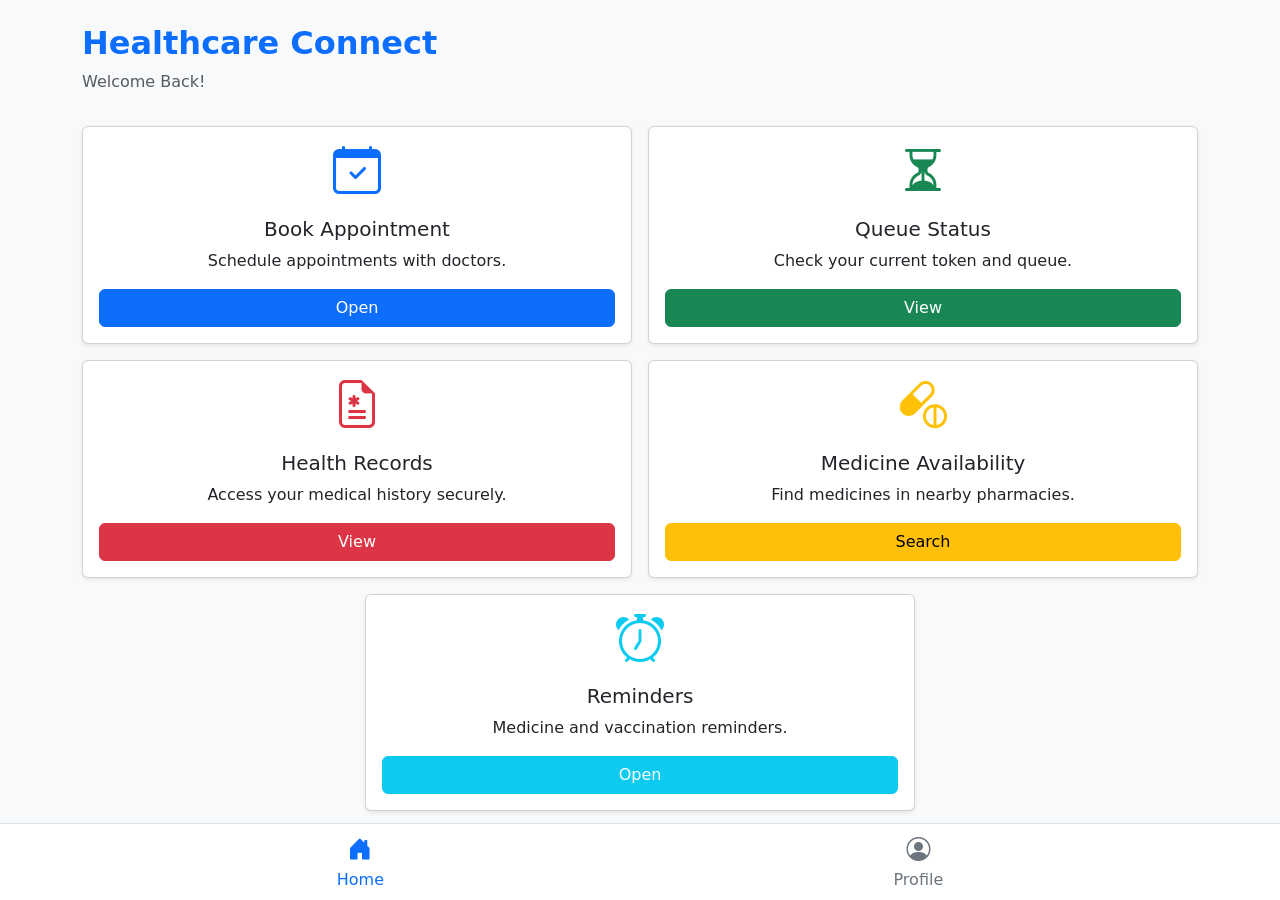
==== pages/dashboard.html @ d6a073aa "Created dashboard UI" ====
<!DOCTYPE html>
<html lang="en">

<head>
    <meta charset="UTF-8">
    <meta name="viewport" content="width=device-width, initial-scale=1.0">

    <title>Healthcare Connect | Dashboard</title>

    <!-- Bootstrap CSS -->
    <link href="https://cdn.jsdelivr.net/npm/bootstrap@5.3.3/dist/css/bootstrap.min.css" rel="stylesheet">

    <!-- Bootstrap Icons -->
    <link rel="stylesheet"
        href="https://cdn.jsdelivr.net/npm/bootstrap-icons@1.11.3/font/bootstrap-icons.min.css">

    <!-- Custom CSS -->
    <link rel="stylesheet" href="../css/style.css">
</head>

<body class="bg-light">

    <div class="container py-4">

        <h2 class="text-primary fw-bold">Healthcare Connect</h2>
        <p class="text-muted">Welcome Back!</p>

        <div class="row g-3 mt-2">

            <div class="col-md-6">
                <div class="card shadow-sm p-3 text-center">
                    <i class="bi bi-calendar-check display-5 text-primary"></i>
                    <h5 class="mt-3">Book Appointment</h5>
                    <p>Schedule appointments with doctors.</p>
                    <button class="btn btn-primary">Open</button>
                </div>
            </div>

            <div class="col-md-6">
                <div class="card shadow-sm p-3 text-center">
                    <i class="bi bi-hourglass-split display-5 text-success"></i>
                    <h5 class="mt-3">Queue Status</h5>
                    <p>Check your current token and queue.</p>
                    <button class="btn btn-success">View</button>
                </div>
            </div>

            <div class="col-md-6">
                <div class="card shadow-sm p-3 text-center">
                    <i class="bi bi-file-earmark-medical display-5 text-danger"></i>
                    <h5 class="mt-3">Health Records</h5>
                    <p>Access your medical history securely.</p>
                    <button class="btn btn-danger">View</button>
                </div>
            </div>

            <div class="col-md-6">
                <div class="card shadow-sm p-3 text-center">
                    <i class="bi bi-capsule-pill display-5 text-warning"></i>
                    <h5 class="mt-3">Medicine Availability</h5>
                    <p>Find medicines in nearby pharmacies.</p>
                    <button class="btn btn-warning">Search</button>
                </div>
            </div>

            <div class="col-md-6 mx-auto">
                <div class="card shadow-sm p-3 text-center">
                    <i class="bi bi-alarm display-5 text-info"></i>
                    <h5 class="mt-3">Reminders</h5>
                    <p>Medicine and vaccination reminders.</p>
                    <button class="btn btn-info text-white">Open</button>
                </div>
            </div>

        </div>

    </div>

    <nav class="navbar bg-white border-top fixed-bottom">
        <div class="container d-flex justify-content-around">

            <a href="dashboard.html" class="text-decoration-none text-primary text-center">
                <i class="bi bi-house-door-fill fs-4"></i><br>
                Home
            </a>

            <a href="#" class="text-decoration-none text-secondary text-center">
                <i class="bi bi-person-circle fs-4"></i><br>
                Profile
            </a>

        </div>
    </nav>

    <script src="https://cdn.jsdelivr.net/npm/bootstrap@5.3.3/dist/js/bootstrap.bundle.min.js"></script>

    <script src="../js/script.js"></script>

</body>

</html>
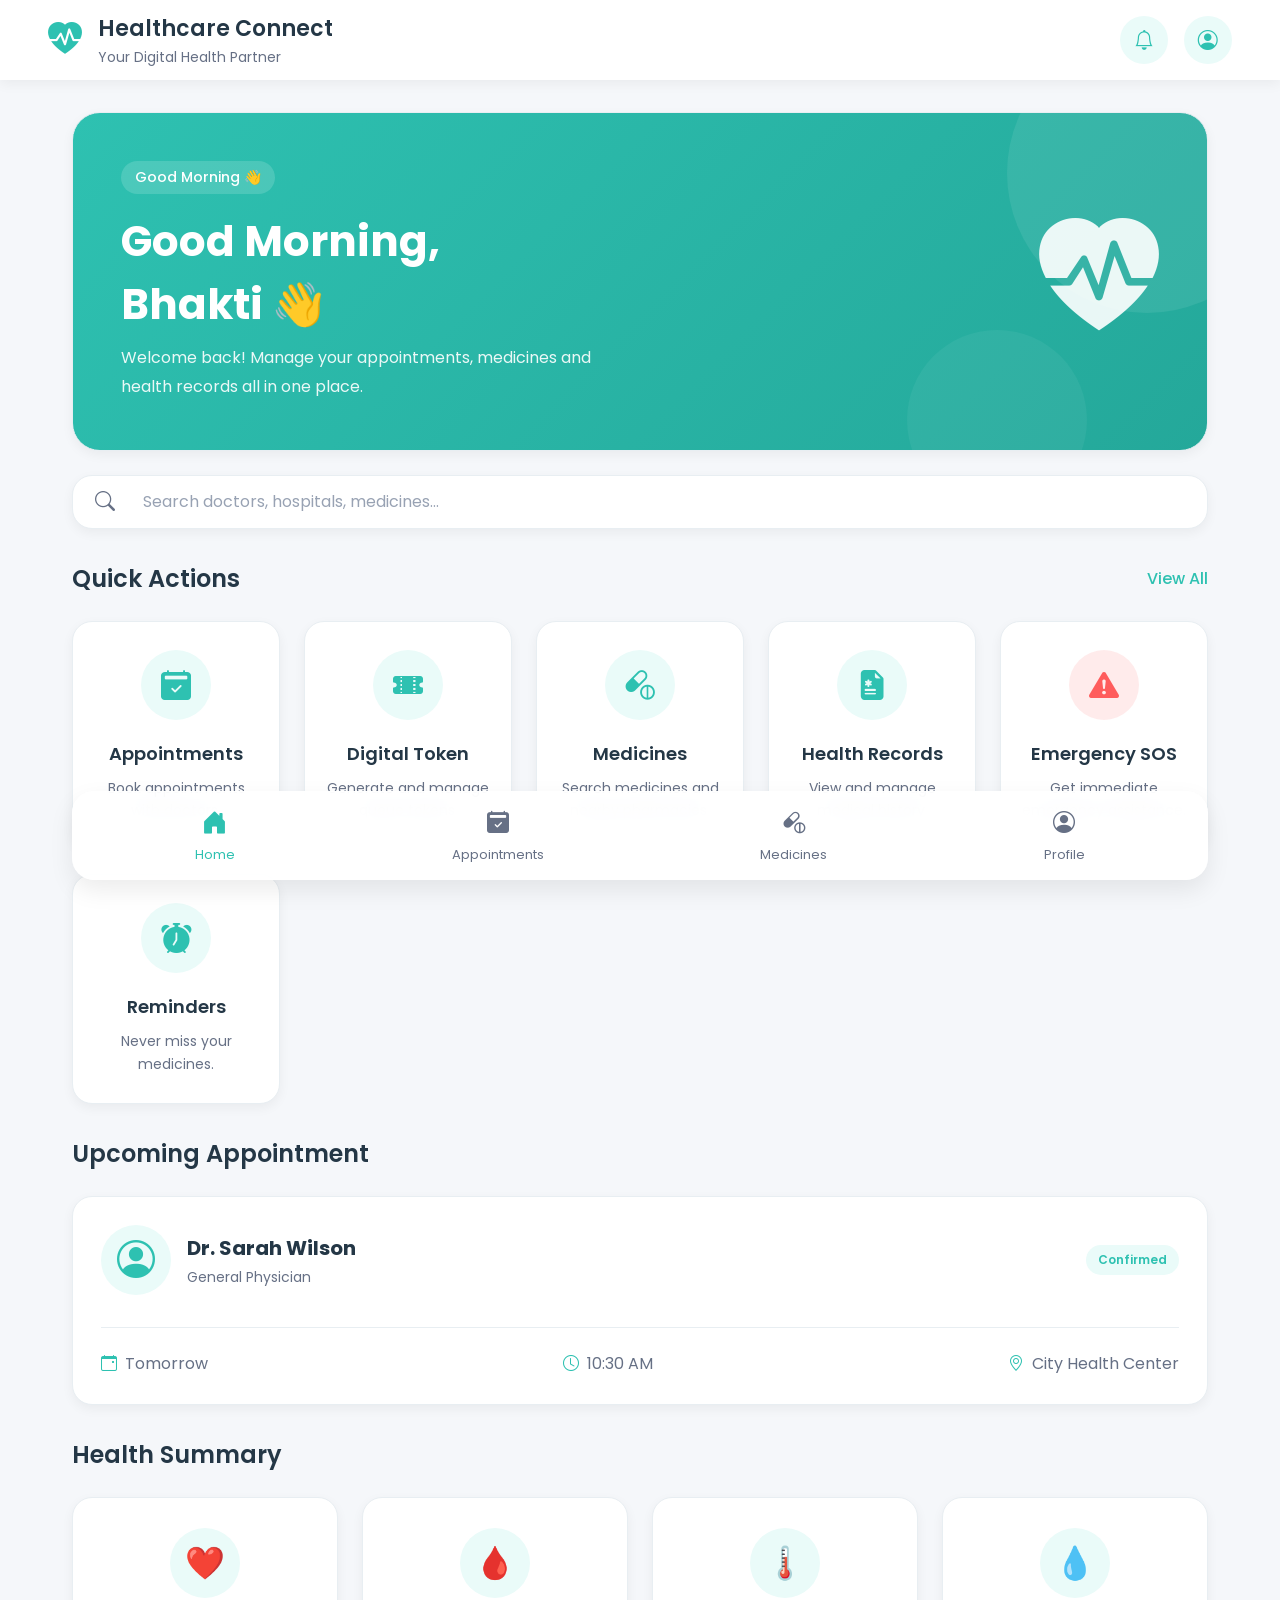
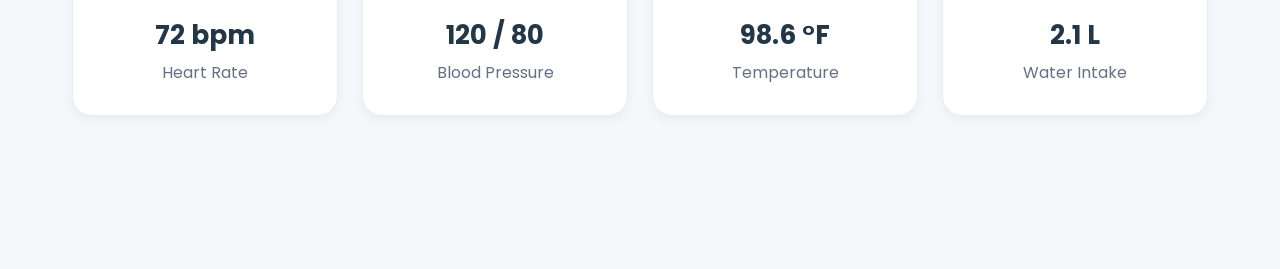
==== commit cf18e153: "feat: build responsive healthcare dashboard UI with reusable components Implemented the Healthcare C" ====
--- a/pages/dashboard.html
+++ b/pages/dashboard.html
@@ -2,99 +2,356 @@
 <html lang="en">
 
 <head>
+
     <meta charset="UTF-8">
     <meta name="viewport" content="width=device-width, initial-scale=1.0">
 
     <title>Healthcare Connect | Dashboard</title>
 
-    <!-- Bootstrap CSS -->
-    <link href="https://cdn.jsdelivr.net/npm/bootstrap@5.3.3/dist/css/bootstrap.min.css" rel="stylesheet">
+    <!-- Google Font -->
+    <link rel="preconnect" href="https://fonts.googleapis.com">
+    <link rel="preconnect" href="https://fonts.gstatic.com" crossorigin>
+
+    <link href="https://fonts.googleapis.com/css2?family=Poppins:wght@300;400;500;600;700&display=swap"
+        rel="stylesheet">
 
     <!-- Bootstrap Icons -->
     <link rel="stylesheet"
         href="https://cdn.jsdelivr.net/npm/bootstrap-icons@1.11.3/font/bootstrap-icons.min.css">
 
-    <!-- Custom CSS -->
+    <!-- CSS -->
+    <link rel="stylesheet" href="../css/reset.css">
+    <link rel="stylesheet" href="../css/variables.css">
+    <link rel="stylesheet" href="../css/components.css">
+    <link rel="stylesheet" href="../css/utilities.css">
     <link rel="stylesheet" href="../css/style.css">
+
 </head>
 
-<body class="bg-light">
-
-    <div class="container py-4">
-
-        <h2 class="text-primary fw-bold">Healthcare Connect</h2>
-        <p class="text-muted">Welcome Back!</p>
-
-        <div class="row g-3 mt-2">
-
-            <div class="col-md-6">
-                <div class="card shadow-sm p-3 text-center">
-                    <i class="bi bi-calendar-check display-5 text-primary"></i>
-                    <h5 class="mt-3">Book Appointment</h5>
-                    <p>Schedule appointments with doctors.</p>
-                    <button class="btn btn-primary">Open</button>
+<body>
+
+    <!-- ===========================
+         HEADER
+    ============================ -->
+
+    <header class="dashboard-header">
+
+        <div class="logo-section">
+
+            <i class="bi bi-heart-pulse-fill"></i>
+
+            <div>
+                <h2>Healthcare Connect</h2>
+                <p>Your Digital Health Partner</p>
+            </div>
+
+        </div>
+
+        <div class="header-actions">
+
+            <button class="icon-btn">
+                <i class="bi bi-bell"></i>
+            </button>
+
+            <button class="icon-btn">
+                <i class="bi bi-person-circle"></i>
+            </button>
+
+        </div>
+
+    </header>
+
+    <!-- ===========================
+         MAIN
+    ============================ -->
+
+    <main class="dashboard-container">
+
+        <!-- Hero -->
+
+        <section class="hero card">
+
+            <div class="hero-content">
+
+                <span class="welcome-text">
+                    Good Morning 👋
+                </span>
+
+                <h1>Good Morning, <br>Bhakti 👋</h1>
+
+                <p>
+                    Welcome back! Manage your appointments,
+                    medicines and health records all in one place.
+                </p>
+
+            </div>
+
+            <div class="hero-image">
+
+                <i class="bi bi-heart-pulse-fill"></i>
+
+            </div>
+
+        </section>
+
+        <!-- Search -->
+
+        <section class="search-section">
+
+            <div class="search-box">
+
+                <i class="bi bi-search"></i>
+
+                <input
+                    type="text"
+                    placeholder="Search doctors, hospitals, medicines...">
+
+            </div>
+
+        </section>
+                <!-- ===========================
+             QUICK ACTIONS
+        ============================ -->
+
+        <section class="quick-actions">
+
+            <div class="section-heading">
+                <h2>Quick Actions</h2>
+                <a href="#">View All</a>
+            </div>
+
+            <div class="action-grid">
+
+                <article class="card action-card">
+
+                    <i class="bi bi-calendar2-check-fill"></i>
+
+                    <h3>Appointments</h3>
+
+                    <p>Book appointments with doctors.</p>
+
+                </article>
+
+                <article class="card action-card">
+
+                    <i class="bi bi-ticket-perforated-fill"></i>
+
+                    <h3>Digital Token</h3>
+
+                    <p>Generate and manage queue tokens.</p>
+
+                </article>
+
+                <article class="card action-card">
+
+                    <i class="bi bi-capsule-pill"></i>
+
+                    <h3>Medicines</h3>
+
+                    <p>Search medicines and nearby pharmacies.</p>
+
+                </article>
+
+                <article class="card action-card">
+
+                    <i class="bi bi-file-earmark-medical-fill"></i>
+
+                    <h3>Health Records</h3>
+
+                    <p>View and manage medical history.</p>
+
+                </article>
+
+                <article class="card action-card emergency">
+
+                    <i class="bi bi-exclamation-triangle-fill"></i>
+
+                    <h3>Emergency SOS</h3>
+
+                    <p>Get immediate emergency assistance.</p>
+
+                </article>
+
+                <article class="card action-card">
+
+                    <i class="bi bi-alarm-fill"></i>
+
+                    <h3>Reminders</h3>
+
+                    <p>Never miss your medicines.</p>
+
+                </article>
+
+            </div>
+
+        </section>
+
+        <!-- ===========================
+             UPCOMING APPOINTMENT
+        ============================ -->
+
+        <section class="appointment-section">
+
+            <div class="section-heading">
+                <h2>Upcoming Appointment</h2>
+            </div>
+
+            <article class="card appointment-card">
+
+                <div class="doctor-info">
+
+                    <div class="doctor-avatar">
+                        <i class="bi bi-person-circle"></i>
+                    </div>
+
+                    <div>
+
+                        <h3>Dr. Sarah Wilson</h3>
+
+                        <p>General Physician</p>
+
+                    </div>
+
+                    <span class="card-badge">
+                        Confirmed
+                    </span>
+
                 </div>
-            </div>
-
-            <div class="col-md-6">
-                <div class="card shadow-sm p-3 text-center">
-                    <i class="bi bi-hourglass-split display-5 text-success"></i>
-                    <h5 class="mt-3">Queue Status</h5>
-                    <p>Check your current token and queue.</p>
-                    <button class="btn btn-success">View</button>
+
+                <div class="appointment-details">
+
+                    <div>
+
+                        <i class="bi bi-calendar-event"></i>
+
+                        <span>Tomorrow</span>
+
+                    </div>
+
+                    <div>
+
+                        <i class="bi bi-clock"></i>
+
+                        <span>10:30 AM</span>
+
+                    </div>
+
+                    <div>
+
+                        <i class="bi bi-geo-alt"></i>
+
+                        <span>City Health Center</span>
+
+                    </div>
+
                 </div>
-            </div>
-
-            <div class="col-md-6">
-                <div class="card shadow-sm p-3 text-center">
-                    <i class="bi bi-file-earmark-medical display-5 text-danger"></i>
-                    <h5 class="mt-3">Health Records</h5>
-                    <p>Access your medical history securely.</p>
-                    <button class="btn btn-danger">View</button>
-                </div>
-            </div>
-
-            <div class="col-md-6">
-                <div class="card shadow-sm p-3 text-center">
-                    <i class="bi bi-capsule-pill display-5 text-warning"></i>
-                    <h5 class="mt-3">Medicine Availability</h5>
-                    <p>Find medicines in nearby pharmacies.</p>
-                    <button class="btn btn-warning">Search</button>
-                </div>
-            </div>
-
-            <div class="col-md-6 mx-auto">
-                <div class="card shadow-sm p-3 text-center">
-                    <i class="bi bi-alarm display-5 text-info"></i>
-                    <h5 class="mt-3">Reminders</h5>
-                    <p>Medicine and vaccination reminders.</p>
-                    <button class="btn btn-info text-white">Open</button>
-                </div>
-            </div>
-
-        </div>
-
-    </div>
-
-    <nav class="navbar bg-white border-top fixed-bottom">
-        <div class="container d-flex justify-content-around">
-
-            <a href="dashboard.html" class="text-decoration-none text-primary text-center">
-                <i class="bi bi-house-door-fill fs-4"></i><br>
-                Home
+
+            </article>
+
+        </section>
+
+        <!-- ===========================
+             HEALTH SUMMARY
+        ============================ -->
+
+        <section class="health-summary">
+
+            <div class="section-heading">
+                <h2>Health Summary</h2>
+            </div>
+
+            <div class="summary-grid">
+
+                <article class="card summary-card">
+
+                    <span class="summary-icon">❤️</span>
+
+                    <h3>72 bpm</h3>
+
+                    <p>Heart Rate</p>
+
+                </article>
+
+                <article class="card summary-card">
+
+                    <span class="summary-icon">🩸</span>
+
+                    <h3>120 / 80</h3>
+
+                    <p>Blood Pressure</p>
+
+                </article>
+
+                <article class="card summary-card">
+
+                    <span class="summary-icon">🌡️</span>
+
+                    <h3>98.6 °F</h3>
+
+                    <p>Temperature</p>
+
+                </article>
+
+                <article class="card summary-card">
+
+                    <span class="summary-icon">💧</span>
+
+                    <h3>2.1 L</h3>
+
+                    <p>Water Intake</p>
+
+                </article>
+
+            </div>
+
+        </section>
+                <!-- ===========================
+             BOTTOM NAVIGATION
+        ============================ -->
+
+        <nav class="bottom-nav">
+
+            <a href="dashboard.html" class="nav-item active">
+
+                <i class="bi bi-house-door-fill"></i>
+
+                <span>Home</span>
+
             </a>
 
-            <a href="#" class="text-decoration-none text-secondary text-center">
-                <i class="bi bi-person-circle fs-4"></i><br>
-                Profile
+            <a href="appointments.html" class="nav-item">
+
+                <i class="bi bi-calendar2-check-fill"></i>
+
+                <span>Appointments</span>
+
             </a>
 
-        </div>
-    </nav>
-
-    <script src="https://cdn.jsdelivr.net/npm/bootstrap@5.3.3/dist/js/bootstrap.bundle.min.js"></script>
-
-    <script src="../js/script.js"></script>
+            <a href="medicines.html" class="nav-item">
+
+                <i class="bi bi-capsule-pill"></i>
+
+                <span>Medicines</span>
+
+            </a>
+
+            <a href="profile.html" class="nav-item">
+
+                <i class="bi bi-person-circle"></i>
+
+                <span>Profile</span>
+
+            </a>
+
+        </nav>
+
+    </main>
+
+    <!-- ===========================
+         JAVASCRIPT
+    ============================ -->
+
+    <script src="../js/app.js"></script>
 
 </body>
 
--- a/css/variables.css
+++ b/css/variables.css
@@ -0,0 +1,64 @@
+/* ==========================================
+   HEALTHCARE CONNECT DESIGN SYSTEM
+   ========================================== */
+
+:root {
+
+    /* ===== Primary Colors ===== */
+    --primary: #2EC1B1;
+    --primary-dark: #24A89A;
+    --primary-light: #EAFBF9;
+
+    /* ===== Neutral Colors ===== */
+    --white: #FFFFFF;
+    --background: #F5F7FA;
+    --surface: #FFFFFF;
+
+    /* ===== Text Colors ===== */
+    --text-primary: #243746;
+    --text-secondary: #667085;
+    --text-light: #98A2B3;
+
+    /* ===== Border ===== */
+    --border: #E8EEF2;
+
+    /* ===== Status Colors ===== */
+    --success: #34C759;
+    --warning: #F4B740;
+    --danger: #FF5C5C;
+    --info: #5B8DEF;
+
+    /* ===== Border Radius ===== */
+    --radius-sm: 12px;
+    --radius-md: 16px;
+    --radius-lg: 20px;
+    --radius-xl: 28px;
+    --radius-full: 999px;
+
+    /* ===== Shadows ===== */
+    --shadow-sm: 0 4px 12px rgba(0,0,0,0.05);
+    --shadow-md: 0 10px 25px rgba(0,0,0,0.08);
+    --shadow-lg: 0 15px 40px rgba(0,0,0,0.10);
+
+    /* ===== Spacing ===== */
+    --space-xs: 4px;
+    --space-sm: 8px;
+    --space-md: 16px;
+    --space-lg: 24px;
+    --space-xl: 32px;
+    --space-2xl: 48px;
+
+    /* ===== Font ===== */
+    --font-family: "Poppins", sans-serif;
+
+    /* ===== Font Sizes ===== */
+    --text-xs: 12px;
+    --text-sm: 14px;
+    --text-md: 16px;
+    --text-lg: 18px;
+    --text-xl: 24px;
+    --text-2xl: 32px;
+
+    /* ===== Transition ===== */
+    --transition: all 0.3s ease;
+}
--- a/css/components.css
+++ b/css/components.css
@@ -0,0 +1,227 @@
+/* ==========================================
+   BUTTONS
+========================================== */
+
+/* Primary Button */
+
+.btn-primary {
+    width: 100%;
+    height: 56px;
+
+    display: flex;
+    align-items: center;
+    justify-content: center;
+    gap: 10px;
+
+    background: linear-gradient(
+        135deg,
+        var(--primary),
+        var(--primary-dark)
+    );
+
+    color: var(--white);
+
+    border: none;
+    border-radius: var(--radius-lg);
+
+    font-size: var(--text-md);
+    font-weight: 600;
+
+    box-shadow: var(--shadow-md);
+
+    transition: var(--transition);
+}
+
+.btn-primary:hover {
+    transform: translateY(-3px);
+    box-shadow: var(--shadow-lg);
+}
+
+.btn-primary:active {
+    transform: scale(0.98);
+}
+/* ==========================================
+   INPUT COMPONENTS
+========================================== */
+
+.form-group {
+    margin-bottom: var(--space-md);
+}
+
+.form-label {
+    display: block;
+    margin-bottom: 8px;
+
+    color: var(--text-primary);
+
+    font-size: var(--text-sm);
+    font-weight: 500;
+}
+
+.input-box {
+    display: flex;
+    align-items: center;
+
+    width: 100%;
+    height: 58px;
+
+    padding: 0 18px;
+
+    background: var(--white);
+
+    border: 1.5px solid var(--border);
+
+    border-radius: var(--radius-lg);
+
+    transition: var(--transition);
+
+    box-shadow: var(--shadow-sm);
+}
+
+.input-box:focus-within {
+
+    border-color: var(--primary);
+
+    box-shadow:
+        0 0 0 4px rgba(46,193,177,.15);
+
+}
+
+.input-box i {
+
+    font-size: 18px;
+
+    color: var(--text-light);
+
+    margin-right: 14px;
+}
+
+.input-box input {
+
+    flex: 1;
+
+    background: transparent;
+
+    color: var(--text-primary);
+
+    font-size: var(--text-md);
+}
+
+.input-box input::placeholder {
+
+    color: var(--text-light);
+
+}
+
+.input-box .toggle-password {
+
+    cursor: pointer;
+
+    color: var(--text-secondary);
+
+}
+/* ==========================================
+   SEARCH BAR
+========================================== */
+
+.search-box {
+
+    display: flex;
+
+    align-items: center;
+
+    height: 54px;
+
+    padding: 0 18px;
+
+    background: var(--white);
+
+    border: 1.5px solid var(--border);
+
+    border-radius: var(--radius-lg);
+
+    box-shadow: var(--shadow-sm);
+
+    transition: var(--transition);
+
+}
+
+.search-box:focus-within {
+
+    border-color: var(--primary);
+
+}
+
+.search-box input {
+
+    flex: 1;
+
+    margin-left: 12px;
+
+}
+/* ==========================================
+   CARD COMPONENT
+========================================== */
+
+.card {
+
+    background: var(--white);
+
+    border-radius: var(--radius-lg);
+
+    padding: 20px;
+
+    border: 1px solid var(--border);
+
+    box-shadow: var(--shadow-sm);
+
+    transition: var(--transition);
+
+}
+
+.card:hover {
+
+    transform: translateY(-4px);
+
+    box-shadow: var(--shadow-md);
+
+}
+.card-title {
+
+    color: var(--text-primary);
+
+    font-size: 18px;
+
+    font-weight: 600;
+
+    margin-bottom: 6px;
+
+}
+.card-subtitle {
+
+    color: var(--text-secondary);
+
+    font-size: 14px;
+
+}
+.card-badge {
+
+    display: inline-flex;
+
+    align-items: center;
+
+    justify-content: center;
+
+    padding: 6px 12px;
+
+    background: var(--primary-light);
+
+    color: var(--primary);
+
+    border-radius: 999px;
+
+    font-size: 12px;
+
+    font-weight: 600;
+
+}
--- a/css/style.css
+++ b/css/style.css
@@ -0,0 +1,617 @@
+/* ==========================================
+   DASHBOARD LAYOUT
+========================================== */
+
+body {
+    font-family: var(--font-family);
+    background: var(--background);
+    color: var(--text-primary);
+    min-height: 100vh;
+}
+
+.dashboard-container {
+    max-width: 1200px;
+    margin: 0 auto;
+    padding: var(--space-xl);
+    display: flex;
+    flex-direction: column;
+    gap: var(--space-xl);
+}
+
+/* ==========================================
+   HEADER
+========================================== */
+
+.dashboard-header {
+    height: 80px;
+
+    display: flex;
+    justify-content: space-between;
+    align-items: center;
+
+    padding: 0 var(--space-2xl);
+
+    background: var(--white);
+
+    box-shadow: var(--shadow-sm);
+
+    position: sticky;
+    top: 0;
+    z-index: 100;
+}
+
+.logo-section {
+    display: flex;
+    align-items: center;
+    gap: var(--space-md);
+}
+
+.logo-section i {
+    font-size: 34px;
+    color: var(--primary);
+}
+
+.logo-section h2 {
+    font-size: 22px;
+    font-weight: 600;
+    margin-bottom: 2px;
+}
+
+.logo-section p {
+    font-size: var(--text-sm);
+    color: var(--text-secondary);
+}
+
+.header-actions {
+    display: flex;
+    align-items: center;
+    gap: var(--space-md);
+}
+
+.icon-btn {
+    width: 48px;
+    height: 48px;
+
+    display: flex;
+    align-items: center;
+    justify-content: center;
+
+    border: none;
+    border-radius: 50%;
+
+    background: var(--primary-light);
+
+    cursor: pointer;
+
+    transition: var(--transition);
+}
+
+.icon-btn i {
+    font-size: 20px;
+    color: var(--primary);
+}
+
+.icon-btn:hover {
+    background: var(--primary);
+    transform: translateY(-3px);
+    box-shadow: var(--shadow-sm);
+}
+
+.icon-btn:hover i {
+    color: var(--white);
+}
+/* ==========================================
+   HERO SECTION
+========================================== */
+
+.hero {
+    display: flex;
+    justify-content: space-between;
+    align-items: center;
+
+    padding: var(--space-2xl);
+
+    background: linear-gradient(
+        135deg,
+        var(--primary),
+        var(--primary-dark)
+    );
+
+    color: var(--white);
+
+    border-radius: var(--radius-xl);
+
+    overflow: hidden;
+
+    position: relative;
+}
+
+.hero::before{
+    content: "";
+
+    position: absolute;
+
+    width: 280px;
+    height: 280px;
+
+    right: -80px;
+    top: -80px;
+
+    background: rgba(255,255,255,.08);
+
+    border-radius: 50%;
+}
+
+.hero::after{
+    content: "";
+
+    position: absolute;
+
+    width: 180px;
+    height: 180px;
+
+    bottom: -60px;
+    right: 120px;
+
+    background: rgba(255,255,255,.05);
+
+    border-radius: 50%;
+}
+
+.hero-content{
+    position: relative;
+    z-index: 2;
+    max-width: 600px;
+}
+
+.welcome-text{
+    display: inline-block;
+
+    padding: 6px 14px;
+
+    margin-bottom: var(--space-md);
+
+    background: rgba(255,255,255,.15);
+
+    border-radius: var(--radius-full);
+
+    font-size: var(--text-sm);
+
+    font-weight: 500;
+}
+
+.hero h1{
+    font-size: 42px;
+    font-weight: 700;
+    margin-bottom: var(--space-sm);
+}
+
+.hero p{
+    max-width: 500px;
+
+    line-height: 1.8;
+
+    color: rgba(255,255,255,.9);
+}
+
+.hero-image{
+    position: relative;
+    z-index: 2;
+
+    display: flex;
+    justify-content: center;
+    align-items: center;
+}
+
+.hero-image i{
+    font-size: 120px;
+
+    color: rgba(255,255,255,.9);
+}
+/* ==========================================
+   SEARCH SECTION
+========================================== */
+
+.search-section {
+    margin-top: -8px;
+}
+
+.search-box {
+    display: flex;
+    align-items: center;
+    gap: var(--space-md);
+
+    padding: 16px 22px;
+
+    background: var(--surface);
+
+    border: 1px solid var(--border);
+
+    border-radius: var(--radius-lg);
+
+    box-shadow: var(--shadow-sm);
+
+    transition: var(--transition);
+}
+
+.search-box:focus-within {
+    border-color: var(--primary);
+
+    box-shadow: 0 0 0 4px rgba(46, 193, 177, 0.15);
+}
+
+.search-box i {
+    font-size: 20px;
+    color: var(--text-secondary);
+}
+
+.search-box input {
+    flex: 1;
+
+    border: none;
+    outline: none;
+
+    background: transparent;
+
+    font-size: var(--text-md);
+
+    color: var(--text-primary);
+}
+
+.search-box input::placeholder {
+    color: var(--text-light);
+}
+
+
+/* ==========================================
+   SECTION HEADINGS
+========================================== */
+
+.section-heading {
+    display: flex;
+    justify-content: space-between;
+    align-items: center;
+
+    margin-bottom: var(--space-lg);
+}
+
+.section-heading h2 {
+    font-size: 24px;
+    font-weight: 600;
+}
+
+.section-heading a {
+    text-decoration: none;
+
+    color: var(--primary);
+
+    font-weight: 500;
+
+    transition: var(--transition);
+}
+
+.section-heading a:hover {
+    color: var(--primary-dark);
+}
+
+
+/* ==========================================
+   QUICK ACTIONS
+========================================== */
+
+.action-grid {
+    display: grid;
+
+    grid-template-columns: repeat(auto-fit, minmax(180px, 1fr));
+
+    gap: var(--space-lg);
+}
+
+.action-card {
+    text-align: center;
+
+    padding: 28px 20px;
+
+    cursor: pointer;
+
+    transition: var(--transition);
+}
+
+.action-card:hover {
+    transform: translateY(-8px);
+
+    box-shadow: var(--shadow-lg);
+}
+
+.action-card i {
+    width: 70px;
+    height: 70px;
+
+    margin: 0 auto 20px;
+
+    display: flex;
+    align-items: center;
+    justify-content: center;
+
+    font-size: 30px;
+
+    color: var(--primary);
+
+    background: var(--primary-light);
+
+    border-radius: 50%;
+}
+
+.action-card h3 {
+    margin-bottom: 10px;
+
+    font-size: 18px;
+
+    font-weight: 600;
+}
+
+.action-card p {
+    font-size: 14px;
+
+    line-height: 1.6;
+
+    color: var(--text-secondary);
+}
+
+.action-card.emergency i {
+    background: rgba(255, 92, 92, 0.12);
+
+    color: var(--danger);
+}
+
+.action-card.emergency:hover {
+    border-color: var(--danger);
+}
+/* ==========================================
+   APPOINTMENT SECTION
+========================================== */
+
+.appointment-card {
+    padding: 28px;
+}
+
+.doctor-info {
+    display: flex;
+    align-items: center;
+    gap: var(--space-md);
+
+    margin-bottom: var(--space-xl);
+}
+
+.doctor-avatar {
+    width: 70px;
+    height: 70px;
+
+    display: flex;
+    justify-content: center;
+    align-items: center;
+
+    background: var(--primary-light);
+
+    border-radius: 50%;
+}
+
+.doctor-avatar i {
+    font-size: 38px;
+    color: var(--primary);
+}
+
+.doctor-info h3 {
+    font-size: 20px;
+    margin-bottom: 4px;
+}
+
+.doctor-info p {
+    color: var(--text-secondary);
+    font-size: var(--text-sm);
+}
+
+.doctor-info > div:nth-child(2) {
+    flex: 1;
+}
+
+.appointment-details {
+    display: flex;
+    justify-content: space-between;
+    flex-wrap: wrap;
+    gap: var(--space-md);
+
+    padding-top: var(--space-lg);
+
+    border-top: 1px solid var(--border);
+}
+
+.appointment-details div {
+    display: flex;
+    align-items: center;
+    gap: 8px;
+
+    color: var(--text-secondary);
+}
+
+.appointment-details i {
+    color: var(--primary);
+}
+
+
+/* ==========================================
+   HEALTH SUMMARY
+========================================== */
+
+.summary-grid {
+    display: grid;
+
+    grid-template-columns: repeat(auto-fit, minmax(200px, 1fr));
+
+    gap: var(--space-lg);
+}
+
+.summary-card {
+    text-align: center;
+
+    padding: 30px 20px;
+
+    transition: var(--transition);
+
+    cursor: pointer;
+}
+
+.summary-card:hover {
+    transform: translateY(-6px);
+
+    box-shadow: var(--shadow-lg);
+}
+
+.summary-icon {
+    width: 70px;
+    height: 70px;
+
+    margin: 0 auto 18px;
+
+    display: flex;
+    justify-content: center;
+    align-items: center;
+
+    font-size: 32px;
+
+    background: var(--primary-light);
+
+    border-radius: 50%;
+}
+
+.summary-card h3 {
+    font-size: 26px;
+    margin-bottom: 6px;
+}
+
+.summary-card p {
+    color: var(--text-secondary);
+}
+
+
+/* ==========================================
+   BOTTOM NAVIGATION
+========================================== */
+
+.bottom-nav {
+    position: sticky;
+    bottom: 20px;
+
+    display: flex;
+    justify-content: space-around;
+    align-items: center;
+
+    padding: 14px;
+
+    background: rgba(255,255,255,.92);
+
+    backdrop-filter: blur(14px);
+
+    border: 1px solid rgba(255,255,255,.6);
+
+    border-radius: 22px;
+
+    box-shadow: var(--shadow-md);
+
+    z-index: 50;
+}
+
+.nav-item {
+    display: flex;
+    flex-direction: column;
+    align-items: center;
+    gap: 6px;
+
+    text-decoration: none;
+
+    color: var(--text-secondary);
+
+    font-size: 13px;
+
+    transition: var(--transition);
+}
+
+.nav-item i {
+    font-size: 22px;
+}
+
+.nav-item:hover {
+    color: var(--primary);
+
+    transform: translateY(-3px);
+}
+
+.nav-item.active {
+    color: var(--primary);
+}
+
+.nav-item.active i {
+    transform: scale(1.15);
+}
+
+
+/* ==========================================
+   RESPONSIVE DESIGN
+========================================== */
+
+@media (max-width: 768px) {
+
+    .dashboard-header {
+        padding: 0 var(--space-lg);
+    }
+
+    .dashboard-container {
+        padding: var(--space-lg);
+    }
+
+    .hero {
+        flex-direction: column;
+        text-align: center;
+        gap: var(--space-xl);
+    }
+
+    .hero h1 {
+        font-size: 34px;
+    }
+
+    .hero-image i {
+        font-size: 90px;
+    }
+
+    .appointment-details {
+        flex-direction: column;
+        align-items: flex-start;
+    }
+
+    .action-grid,
+    .summary-grid {
+        grid-template-columns: repeat(2, 1fr);
+    }
+
+}
+
+@media (max-width: 480px) {
+
+    .action-grid,
+    .summary-grid {
+        grid-template-columns: 1fr;
+    }
+
+    .bottom-nav span {
+        display: none;
+    }
+
+    .logo-section h2 {
+        font-size: 18px;
+    }
+
+    .logo-section p {
+        display: none;
+    }
+
+}
